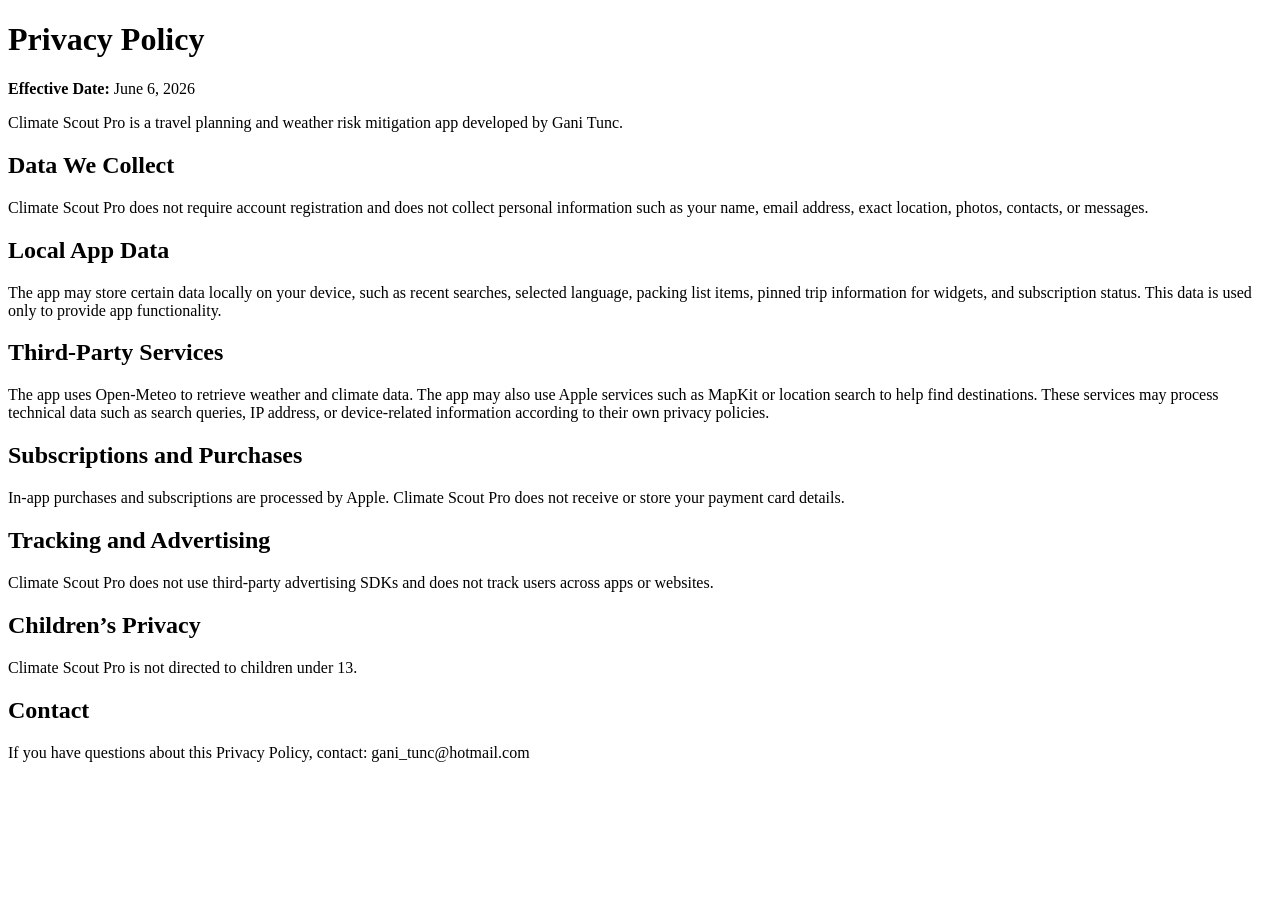
==== privacy.html @ 4406ab59 "Create privacy.html" ====
<!DOCTYPE html>
<html lang="en">
<head>
  <meta charset="UTF-8">
  <title>Privacy Policy - Climate Scout Pro</title>
  <meta name="viewport" content="width=device-width, initial-scale=1">
</head>
<body>
  <h1>Privacy Policy</h1>
  <p><strong>Effective Date:</strong> June 6, 2026</p>

  <p>Climate Scout Pro is a travel planning and weather risk mitigation app developed by Gani Tunc.</p>

  <h2>Data We Collect</h2>
  <p>Climate Scout Pro does not require account registration and does not collect personal information such as your name, email address, exact location, photos, contacts, or messages.</p>

  <h2>Local App Data</h2>
  <p>The app may store certain data locally on your device, such as recent searches, selected language, packing list items, pinned trip information for widgets, and subscription status. This data is used only to provide app functionality.</p>

  <h2>Third-Party Services</h2>
  <p>The app uses Open-Meteo to retrieve weather and climate data. The app may also use Apple services such as MapKit or location search to help find destinations. These services may process technical data such as search queries, IP address, or device-related information according to their own privacy policies.</p>

  <h2>Subscriptions and Purchases</h2>
  <p>In-app purchases and subscriptions are processed by Apple. Climate Scout Pro does not receive or store your payment card details.</p>

  <h2>Tracking and Advertising</h2>
  <p>Climate Scout Pro does not use third-party advertising SDKs and does not track users across apps or websites.</p>

  <h2>Children’s Privacy</h2>
  <p>Climate Scout Pro is not directed to children under 13.</p>

  <h2>Contact</h2>
  <p>If you have questions about this Privacy Policy, contact: gani_tunc@hotmail.com</p>
</body>
</html>
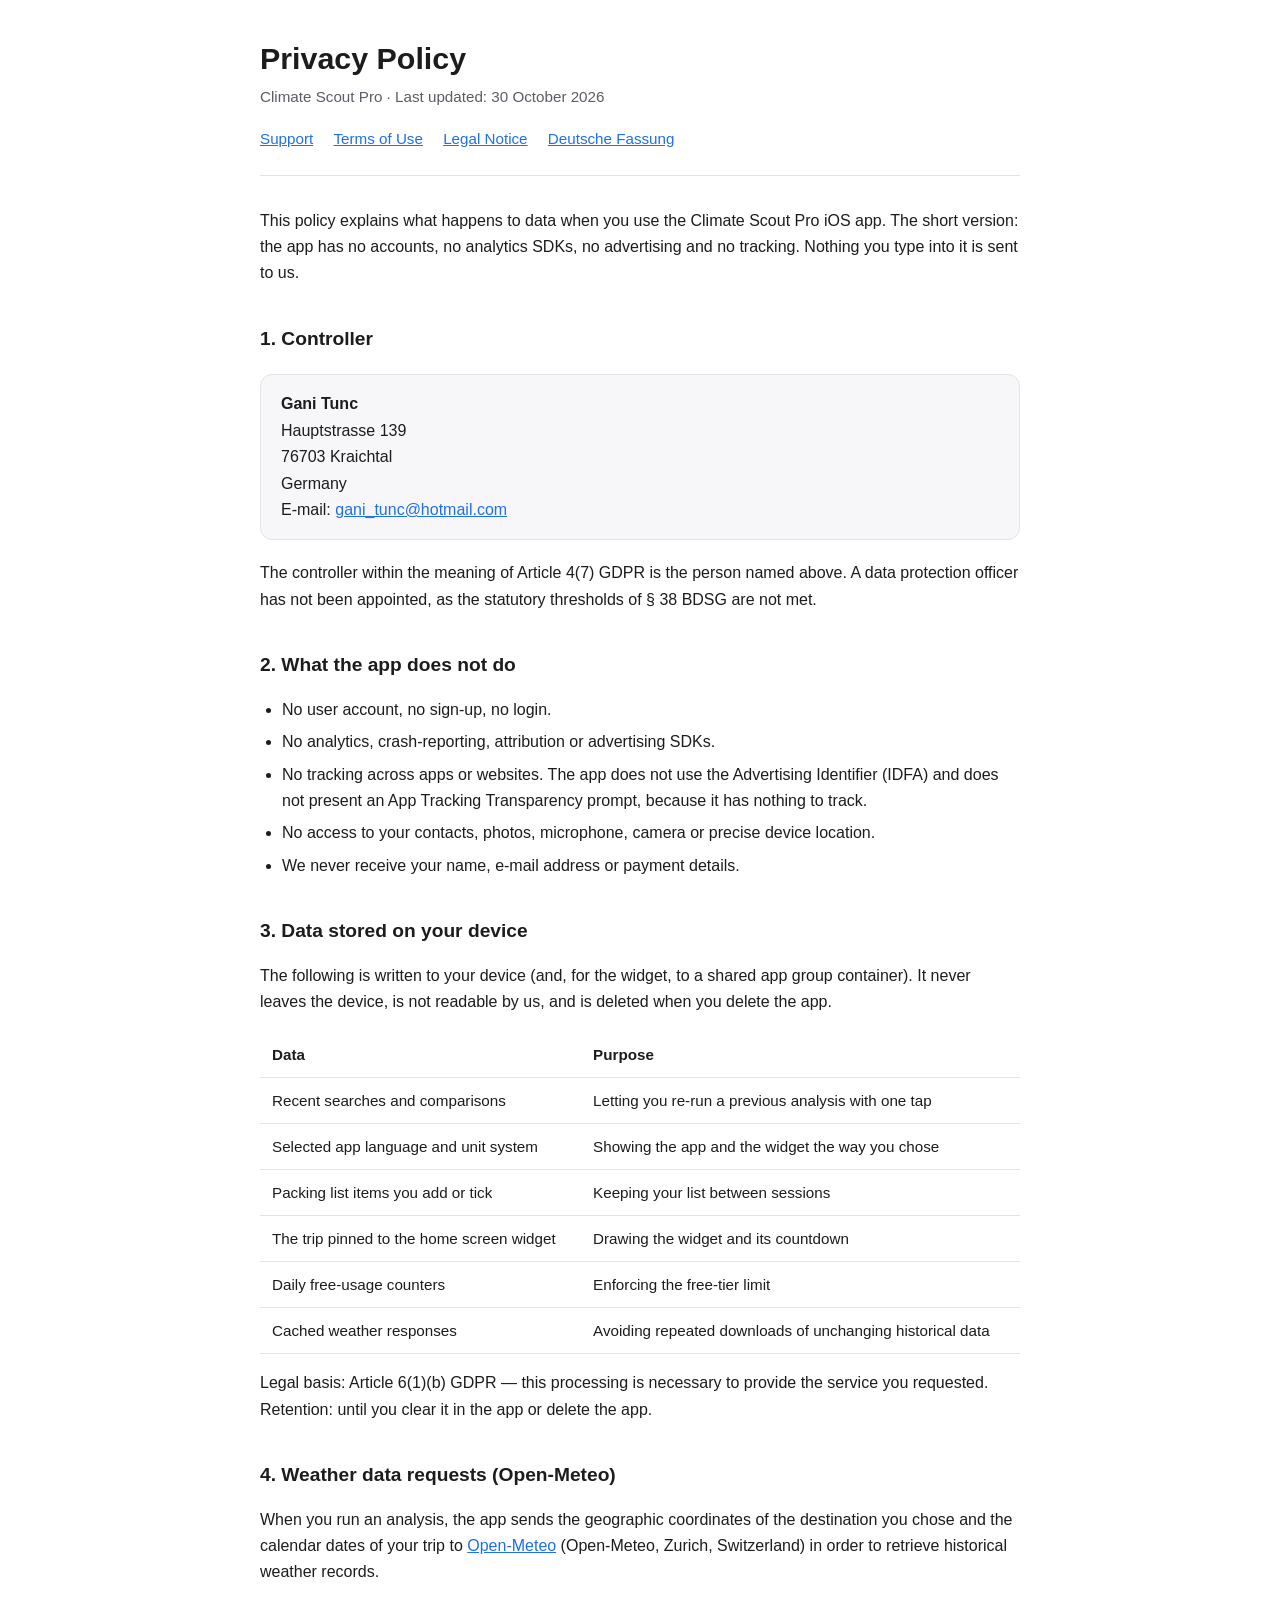
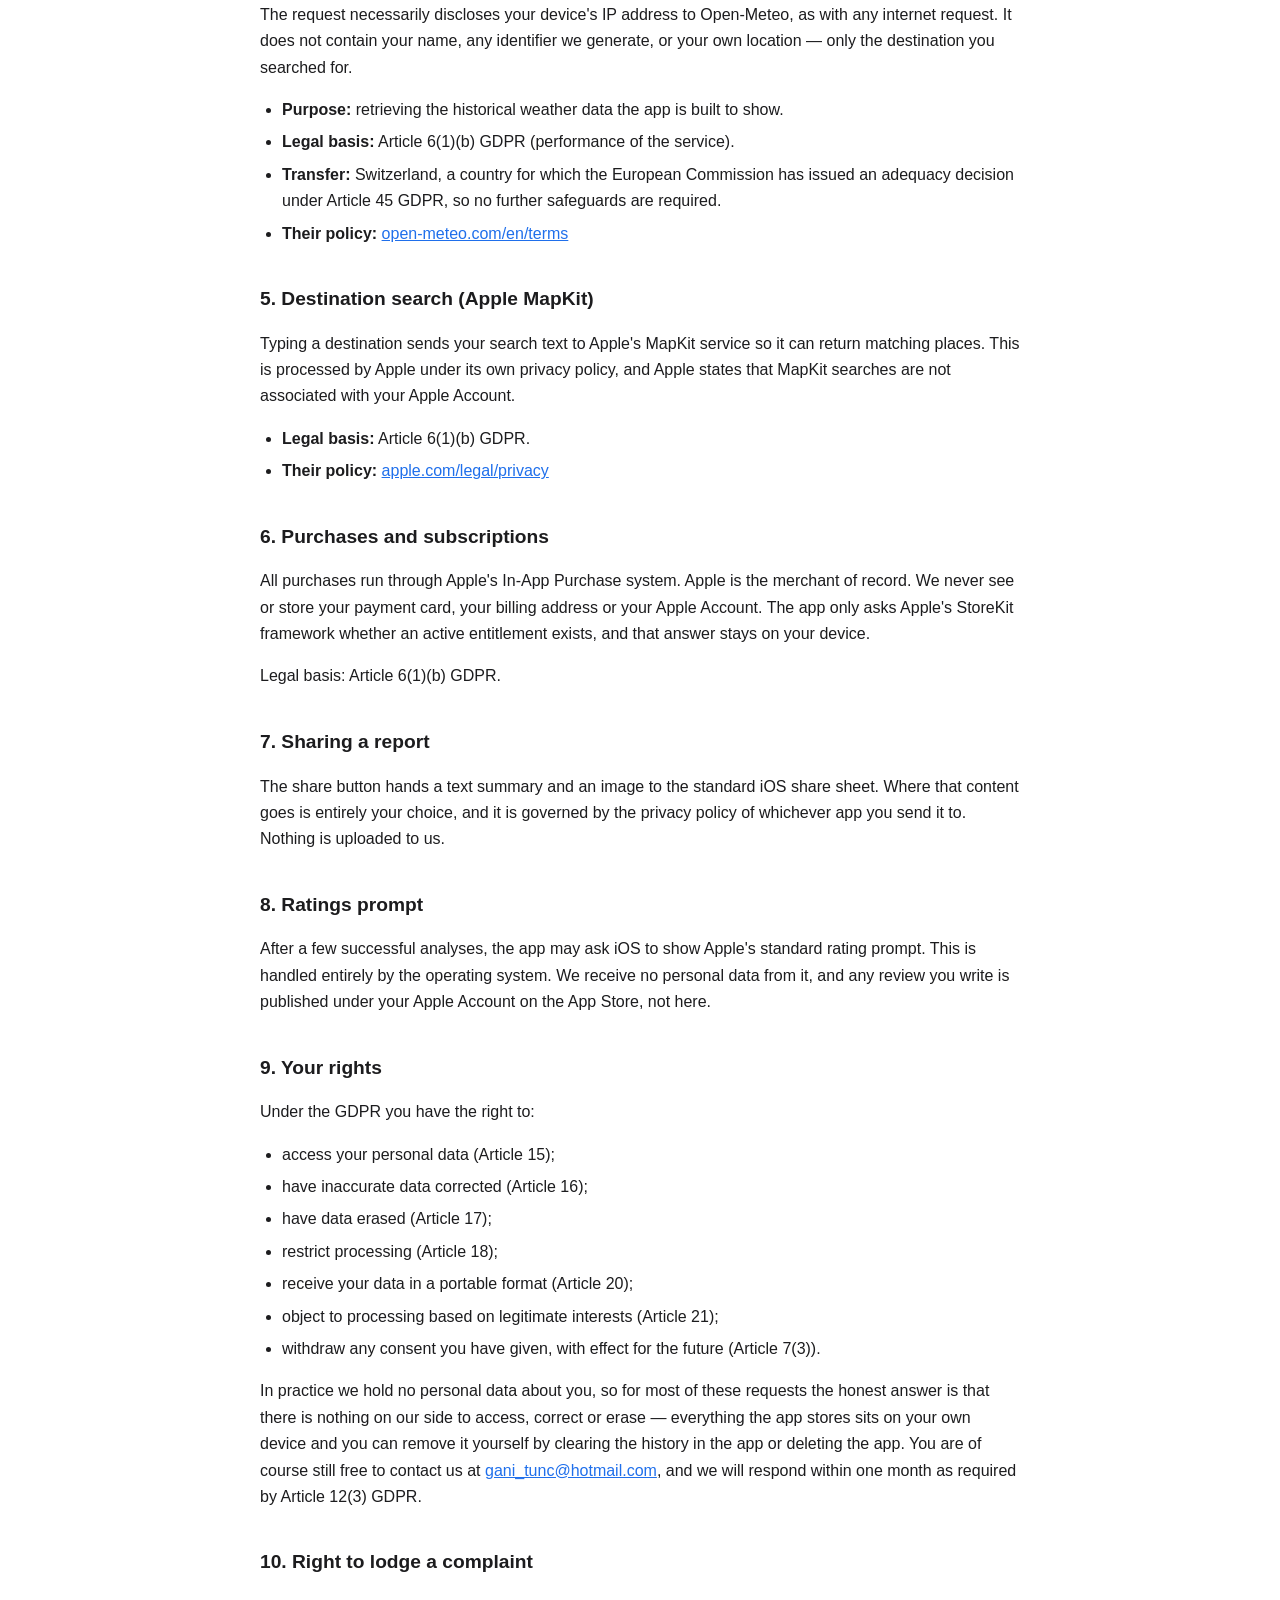
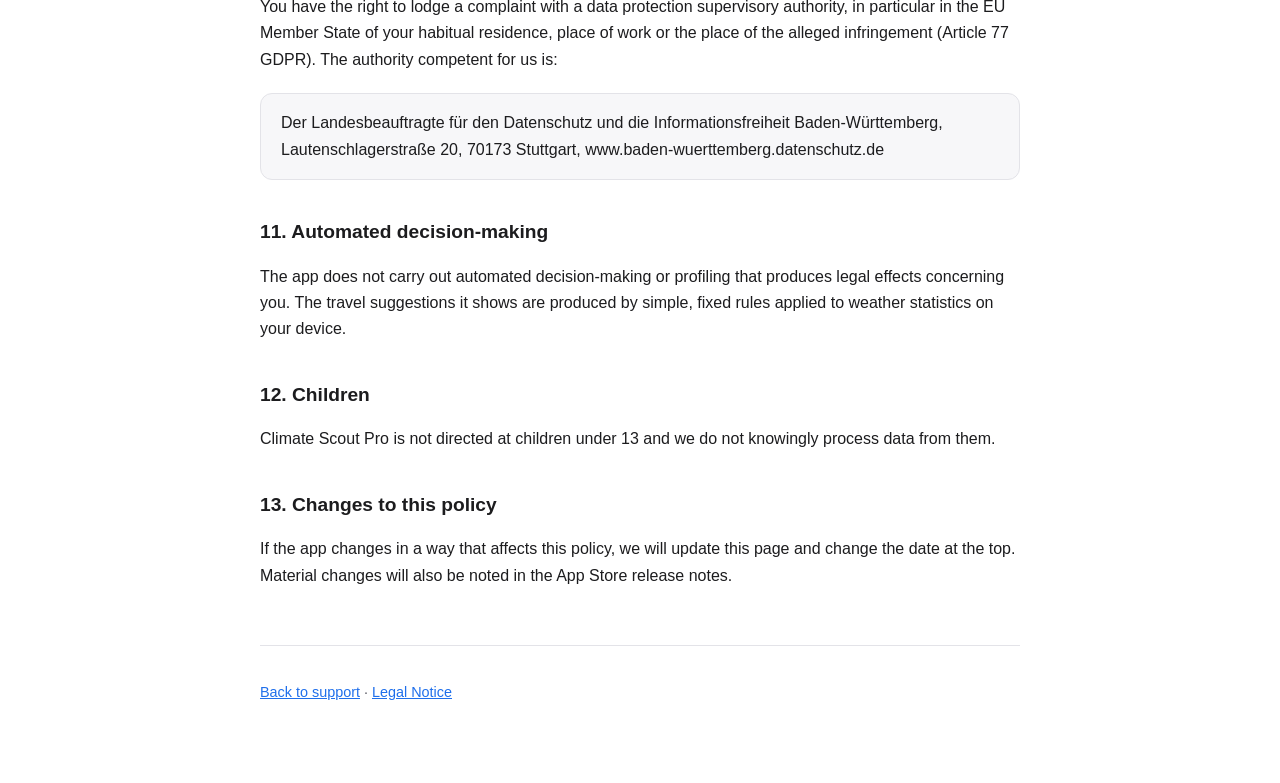
==== commit 86a52387: "Add Impressum, German privacy policy and support page; rewrite legal pages" ====
--- a/privacy.html
+++ b/privacy.html
@@ -1,35 +1,179 @@
-<!DOCTYPE html>
+<!doctype html>
 <html lang="en">
 <head>
-  <meta charset="UTF-8">
-  <title>Privacy Policy - Climate Scout Pro</title>
-  <meta name="viewport" content="width=device-width, initial-scale=1">
+<meta charset="utf-8">
+<meta name="viewport" content="width=device-width, initial-scale=1">
+<title>Privacy Policy — Climate Scout Pro</title>
+<link rel="stylesheet" href="style.css">
 </head>
 <body>
-  <h1>Privacy Policy</h1>
-  <p><strong>Effective Date:</strong> June 6, 2026</p>
+<main>
+  <header>
+    <h1>Privacy Policy</h1>
+    <p class="sub">Climate Scout Pro · Last updated: 30 October 2026</p>
+    <nav>
+      <a href="index.html">Support</a>
+      <a href="terms.html">Terms of Use</a>
+      <a href="impressum.html">Legal Notice</a>
+      <a href="datenschutz.html">Deutsche Fassung</a>
+    </nav>
+  </header>
 
-  <p>Climate Scout Pro is a travel planning and weather risk mitigation app developed by Gani Tunc.</p>
+  <p>
+    This policy explains what happens to data when you use the Climate Scout Pro iOS app.
+    The short version: the app has no accounts, no analytics SDKs, no advertising and no tracking.
+    Nothing you type into it is sent to us.
+  </p>
 
-  <h2>Data We Collect</h2>
-  <p>Climate Scout Pro does not require account registration and does not collect personal information such as your name, email address, exact location, photos, contacts, or messages.</p>
+  <h2>1. Controller</h2>
+  <div class="card">
+    <address>
+      <strong>Gani Tunc</strong><br>
+      Hauptstrasse 139<br>
+      76703 Kraichtal<br>
+      Germany<br>
+      E-mail: <a href="mailto:gani_tunc@hotmail.com">gani_tunc@hotmail.com</a>
+    </address>
+  </div>
+  <p>
+    The controller within the meaning of Article 4(7) GDPR is the person named above. A data
+    protection officer has not been appointed, as the statutory thresholds of § 38 BDSG are not met.
+  </p>
 
-  <h2>Local App Data</h2>
-  <p>The app may store certain data locally on your device, such as recent searches, selected language, packing list items, pinned trip information for widgets, and subscription status. This data is used only to provide app functionality.</p>
+  <h2>2. What the app does not do</h2>
+  <ul>
+    <li>No user account, no sign-up, no login.</li>
+    <li>No analytics, crash-reporting, attribution or advertising SDKs.</li>
+    <li>No tracking across apps or websites. The app does not use the Advertising Identifier (IDFA)
+        and does not present an App Tracking Transparency prompt, because it has nothing to track.</li>
+    <li>No access to your contacts, photos, microphone, camera or precise device location.</li>
+    <li>We never receive your name, e-mail address or payment details.</li>
+  </ul>
 
-  <h2>Third-Party Services</h2>
-  <p>The app uses Open-Meteo to retrieve weather and climate data. The app may also use Apple services such as MapKit or location search to help find destinations. These services may process technical data such as search queries, IP address, or device-related information according to their own privacy policies.</p>
+  <h2>3. Data stored on your device</h2>
+  <p>
+    The following is written to your device (and, for the widget, to a shared app group container).
+    It never leaves the device, is not readable by us, and is deleted when you delete the app.
+  </p>
+  <table>
+    <tr><th>Data</th><th>Purpose</th></tr>
+    <tr><td>Recent searches and comparisons</td><td>Letting you re-run a previous analysis with one tap</td></tr>
+    <tr><td>Selected app language and unit system</td><td>Showing the app and the widget the way you chose</td></tr>
+    <tr><td>Packing list items you add or tick</td><td>Keeping your list between sessions</td></tr>
+    <tr><td>The trip pinned to the home screen widget</td><td>Drawing the widget and its countdown</td></tr>
+    <tr><td>Daily free-usage counters</td><td>Enforcing the free-tier limit</td></tr>
+    <tr><td>Cached weather responses</td><td>Avoiding repeated downloads of unchanging historical data</td></tr>
+  </table>
+  <p>
+    Legal basis: Article 6(1)(b) GDPR — this processing is necessary to provide the service you
+    requested. Retention: until you clear it in the app or delete the app.
+  </p>
 
-  <h2>Subscriptions and Purchases</h2>
-  <p>In-app purchases and subscriptions are processed by Apple. Climate Scout Pro does not receive or store your payment card details.</p>
+  <h2>4. Weather data requests (Open-Meteo)</h2>
+  <p>
+    When you run an analysis, the app sends the geographic coordinates of the destination you chose
+    and the calendar dates of your trip to <a href="https://open-meteo.com/">Open-Meteo</a>
+    (Open-Meteo, Zurich, Switzerland) in order to retrieve historical weather records.
+  </p>
+  <p>
+    The request necessarily discloses your device's IP address to Open-Meteo, as with any internet
+    request. It does not contain your name, any identifier we generate, or your own location —
+    only the destination you searched for.
+  </p>
+  <ul>
+    <li><strong>Purpose:</strong> retrieving the historical weather data the app is built to show.</li>
+    <li><strong>Legal basis:</strong> Article 6(1)(b) GDPR (performance of the service).</li>
+    <li><strong>Transfer:</strong> Switzerland, a country for which the European Commission has issued
+        an adequacy decision under Article 45 GDPR, so no further safeguards are required.</li>
+    <li><strong>Their policy:</strong> <a href="https://open-meteo.com/en/terms">open-meteo.com/en/terms</a></li>
+  </ul>
 
-  <h2>Tracking and Advertising</h2>
-  <p>Climate Scout Pro does not use third-party advertising SDKs and does not track users across apps or websites.</p>
+  <h2>5. Destination search (Apple MapKit)</h2>
+  <p>
+    Typing a destination sends your search text to Apple's MapKit service so it can return matching
+    places. This is processed by Apple under its own privacy policy, and Apple states that MapKit
+    searches are not associated with your Apple Account.
+  </p>
+  <ul>
+    <li><strong>Legal basis:</strong> Article 6(1)(b) GDPR.</li>
+    <li><strong>Their policy:</strong> <a href="https://www.apple.com/legal/privacy/">apple.com/legal/privacy</a></li>
+  </ul>
 
-  <h2>Children’s Privacy</h2>
-  <p>Climate Scout Pro is not directed to children under 13.</p>
+  <h2>6. Purchases and subscriptions</h2>
+  <p>
+    All purchases run through Apple's In-App Purchase system. Apple is the merchant of record. We
+    never see or store your payment card, your billing address or your Apple Account. The app only
+    asks Apple's StoreKit framework whether an active entitlement exists, and that answer stays on
+    your device.
+  </p>
+  <p>Legal basis: Article 6(1)(b) GDPR.</p>
 
-  <h2>Contact</h2>
-  <p>If you have questions about this Privacy Policy, contact: gani_tunc@hotmail.com</p>
+  <h2>7. Sharing a report</h2>
+  <p>
+    The share button hands a text summary and an image to the standard iOS share sheet. Where that
+    content goes is entirely your choice, and it is governed by the privacy policy of whichever app
+    you send it to. Nothing is uploaded to us.
+  </p>
+
+  <h2>8. Ratings prompt</h2>
+  <p>
+    After a few successful analyses, the app may ask iOS to show Apple's standard rating prompt.
+    This is handled entirely by the operating system. We receive no personal data from it, and any
+    review you write is published under your Apple Account on the App Store, not here.
+  </p>
+
+  <h2>9. Your rights</h2>
+  <p>Under the GDPR you have the right to:</p>
+  <ul>
+    <li>access your personal data (Article 15);</li>
+    <li>have inaccurate data corrected (Article 16);</li>
+    <li>have data erased (Article 17);</li>
+    <li>restrict processing (Article 18);</li>
+    <li>receive your data in a portable format (Article 20);</li>
+    <li>object to processing based on legitimate interests (Article 21);</li>
+    <li>withdraw any consent you have given, with effect for the future (Article 7(3)).</li>
+  </ul>
+  <p>
+    In practice we hold no personal data about you, so for most of these requests the honest answer
+    is that there is nothing on our side to access, correct or erase — everything the app stores
+    sits on your own device and you can remove it yourself by clearing the history in the app or
+    deleting the app. You are of course still free to contact us at
+    <a href="mailto:gani_tunc@hotmail.com">gani_tunc@hotmail.com</a>, and we will respond within
+    one month as required by Article 12(3) GDPR.
+  </p>
+
+  <h2>10. Right to lodge a complaint</h2>
+  <p>
+    You have the right to lodge a complaint with a data protection supervisory authority, in
+    particular in the EU Member State of your habitual residence, place of work or the place of the
+    alleged infringement (Article 77 GDPR). The authority competent for us is:
+  </p>
+  <div class="card">
+    Der Landesbeauftragte für den Datenschutz und die Informationsfreiheit Baden-Württemberg, Lautenschlagerstraße 20, 70173 Stuttgart, www.baden-wuerttemberg.datenschutz.de
+  </div>
+
+  <h2>11. Automated decision-making</h2>
+  <p>
+    The app does not carry out automated decision-making or profiling that produces legal effects
+    concerning you. The travel suggestions it shows are produced by simple, fixed rules applied to
+    weather statistics on your device.
+  </p>
+
+  <h2>12. Children</h2>
+  <p>
+    Climate Scout Pro is not directed at children under 13 and we do not knowingly process data
+    from them.
+  </p>
+
+  <h2>13. Changes to this policy</h2>
+  <p>
+    If the app changes in a way that affects this policy, we will update this page and change the
+    date at the top. Material changes will also be noted in the App Store release notes.
+  </p>
+
+  <footer>
+    <p><a href="index.html">Back to support</a> · <a href="impressum.html">Legal Notice</a></p>
+  </footer>
+</main>
 </body>
 </html>
--- a/style.css
+++ b/style.css
@@ -0,0 +1,74 @@
+:root {
+  --bg: #ffffff;
+  --fg: #1c1c1e;
+  --muted: #5c5c66;
+  --accent: #1f6feb;
+  --border: #e3e3e8;
+  --card: #f7f7f9;
+}
+
+@media (prefers-color-scheme: dark) {
+  :root {
+    --bg: #111318;
+    --fg: #ececf1;
+    --muted: #a2a2ad;
+    --accent: #6ea8ff;
+    --border: #2a2d35;
+    --card: #1a1d23;
+  }
+}
+
+* { box-sizing: border-box; }
+
+body {
+  margin: 0;
+  padding: 0 16px 64px;
+  background: var(--bg);
+  color: var(--fg);
+  font: 16px/1.65 -apple-system, BlinkMacSystemFont, "Segoe UI", Roboto, Helvetica, Arial, sans-serif;
+  -webkit-text-size-adjust: 100%;
+}
+
+main { max-width: 760px; margin: 0 auto; }
+
+header {
+  padding: 40px 0 24px;
+  border-bottom: 1px solid var(--border);
+  margin-bottom: 32px;
+}
+
+h1 { font-size: 1.9rem; line-height: 1.2; margin: 0 0 8px; }
+h2 { font-size: 1.2rem; margin: 36px 0 10px; }
+h3 { font-size: 1rem; margin: 24px 0 8px; }
+
+.sub { color: var(--muted); margin: 0; font-size: 0.95rem; }
+
+a { color: var(--accent); }
+
+nav { margin-top: 16px; font-size: 0.95rem; }
+nav a { margin-right: 16px; display: inline-block; }
+
+ul { padding-left: 22px; }
+li { margin-bottom: 6px; }
+
+.card {
+  background: var(--card);
+  border: 1px solid var(--border);
+  border-radius: 12px;
+  padding: 16px 20px;
+  margin: 20px 0;
+}
+
+address { font-style: normal; }
+
+footer {
+  margin-top: 56px;
+  padding-top: 20px;
+  border-top: 1px solid var(--border);
+  color: var(--muted);
+  font-size: 0.9rem;
+}
+
+table { border-collapse: collapse; width: 100%; margin: 16px 0; font-size: 0.95rem; }
+th, td { text-align: left; padding: 10px 12px; border-bottom: 1px solid var(--border); vertical-align: top; }
+th { font-weight: 600; }
